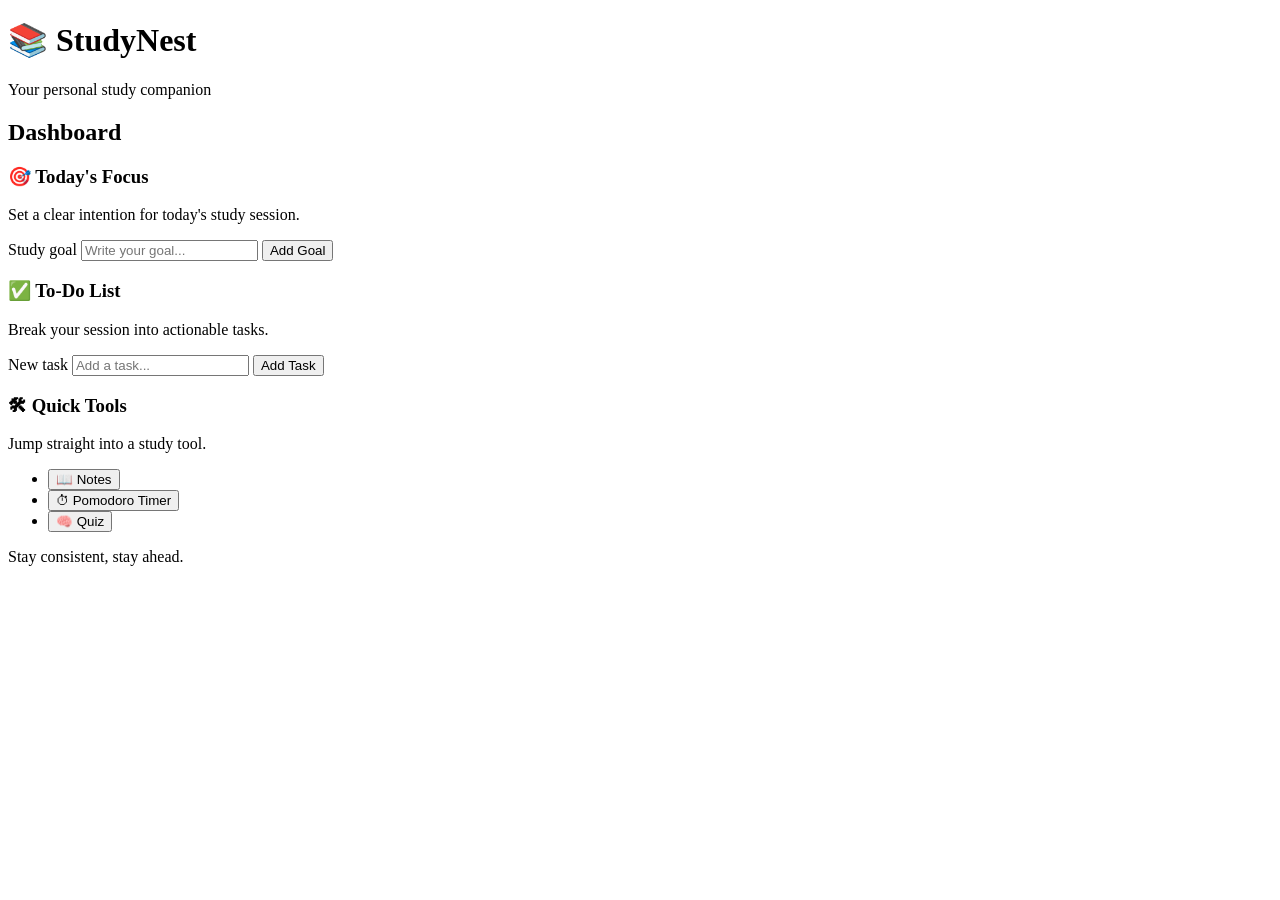
==== index.html @ 5c842e31 "Create index.html" ====
<!DOCTYPE html>
<html lang="en">
<head>
  <meta charset="UTF-8" />
  <meta name="viewport" content="width=device-width, initial-scale=1.0" />
  <meta name="description" content="StudyNest – your personal study companion for goals, tasks, and quick study tools." />
  <title>StudyNest</title>

  <!-- CSS link -->
  <link rel="stylesheet" href="style.css">
</head>
<html lang="en">
  <head>
    <meta charset="UTF-8" />
    <meta name="viewport" content="width=device-width, initial-scale=1.0" />
    <meta name="description" content="StudyNest – your personal study companion for goals, tasks, and quick study tools." />
    <title>StudyNest</title>
  </head>
  <body>

    <!-- ========== HEADER ========== -->
    <header>
      <h1>📚 StudyNest</h1>
      <p>Your personal study companion</p>
    </header>

    <!-- ========== MAIN DASHBOARD ========== -->
    <main>
      <h2>Dashboard</h2>

      <section aria-labelledby="focus-heading">
        <article>
          <header>
            <h3 id="focus-heading">🎯 Today's Focus</h3>
            <p>Set a clear intention for today's study session.</p>
          </header>

          <label for="goal-input">Study goal</label>
          <input
            type="text"
            id="goal-input"
            name="goal"
            placeholder="Write your goal..."
            autocomplete="off"
          />
          <button type="button">Add Goal</button>
        </article>
      </section>

      <section aria-labelledby="todo-heading">
        <article>
          <header>
            <h3 id="todo-heading">✅ To-Do List</h3>
            <p>Break your session into actionable tasks.</p>
          </header>

          <label for="task-input">New task</label>
          <input
            type="text"
            id="task-input"
            name="task"
            placeholder="Add a task..."
            autocomplete="off"
          />
          <button type="button">Add Task</button>

          <ul id="task-list" aria-label="Task list" aria-live="polite">
            <!-- Tasks will be added here -->
          </ul>
        </article>
      </section>

      <section aria-labelledby="tools-heading">
        <article>
          <header>
            <h3 id="tools-heading">🛠 Quick Tools</h3>
            <p>Jump straight into a study tool.</p>
          </header>

          <nav aria-label="Quick study tools">
            <ul>
              <li>
                <button type="button">📖 Notes</button>
              </li>
              <li>
                <button type="button">⏱ Pomodoro Timer</button>
              </li>
              <li>
                <button type="button">🧠 Quiz</button>
              </li>
            </ul>
          </nav>
        </article>
      </section>
    </main>

  <!-- ========== FOOTER ========== -->
  <footer>
  <p>Stay consistent, stay ahead.</p>
  </footer>

  <!-- JS LINK HERE -->
  <script src="script.js" defer></script>

  </body>
  </html>
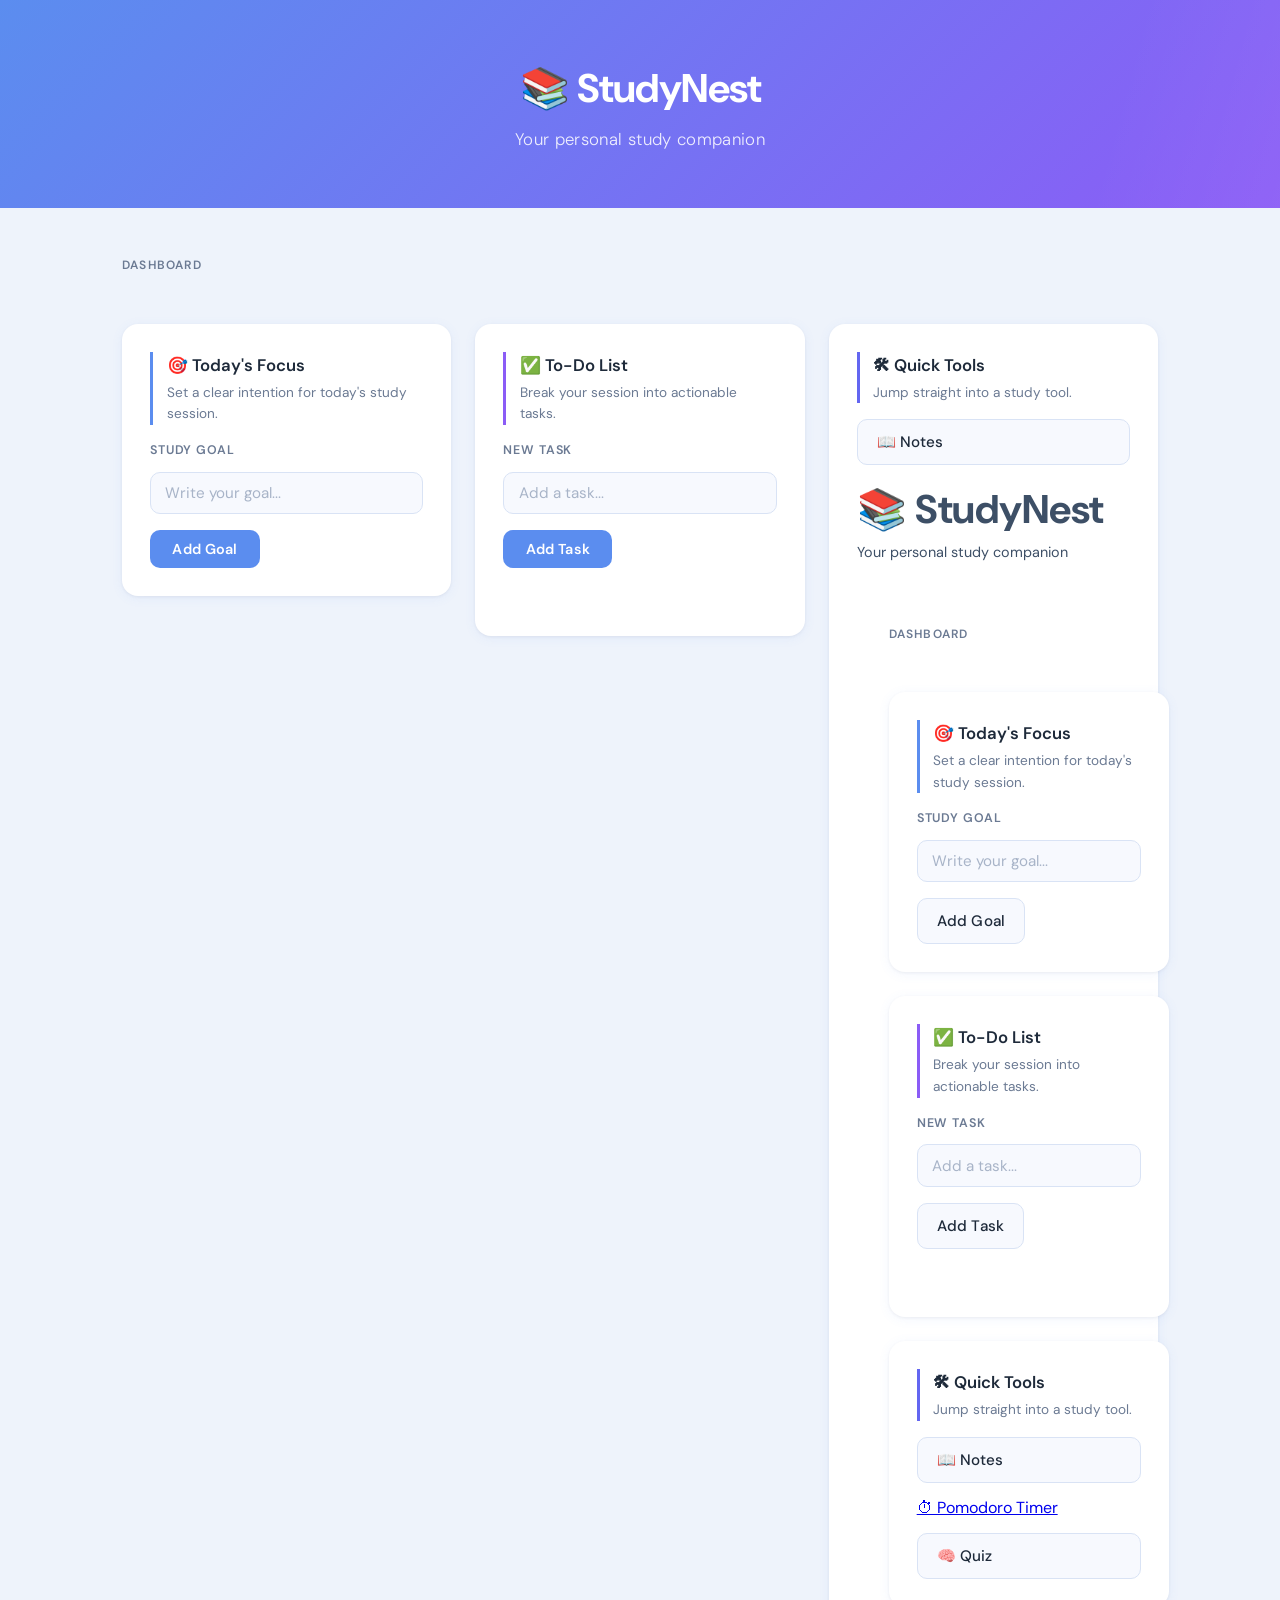
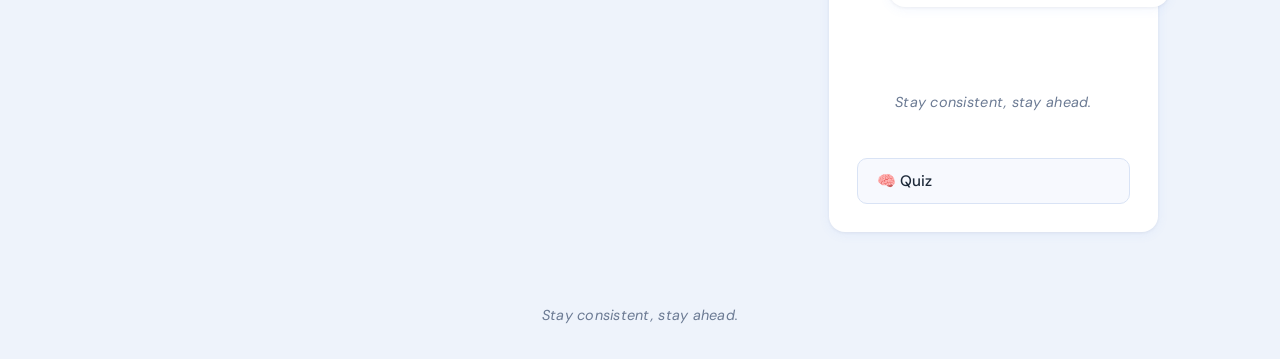
==== commit 993302f7: "Update index.html" ====
--- a/index.html
+++ b/index.html
@@ -82,9 +82,95 @@
               <li>
                 <button type="button">📖 Notes</button>
               </li>
-              <li>
-                <button type="button">⏱ Pomodoro Timer</button>
-              </li>
+              <!DOCTYPE html>
+<html lang="en">
+<head>
+  <meta charset="UTF-8" />
+  <meta name="viewport" content="width=device-width, initial-scale=1.0" />
+  <meta name="description" content="StudyNest – your personal study companion for goals, tasks, and quick study tools." />
+  <title>StudyNest</title>
+
+  <!-- CSS link -->
+  <link rel="stylesheet" href="style.css">
+</head>
+<html lang="en">
+  <head>
+    <meta charset="UTF-8" />
+    <meta name="viewport" content="width=device-width, initial-scale=1.0" />
+    <meta name="description" content="StudyNest – your personal study companion for goals, tasks, and quick study tools." />
+    <title>StudyNest</title>
+  </head>
+  <body>
+
+    <!-- ========== HEADER ========== -->
+    <header>
+      <h1>📚 StudyNest</h1>
+      <p>Your personal study companion</p>
+    </header>
+
+    <!-- ========== MAIN DASHBOARD ========== -->
+    <main>
+      <h2>Dashboard</h2>
+
+      <section aria-labelledby="focus-heading">
+        <article>
+          <header>
+            <h3 id="focus-heading">🎯 Today's Focus</h3>
+            <p>Set a clear intention for today's study session.</p>
+          </header>
+
+          <label for="goal-input">Study goal</label>
+          <input
+            type="text"
+            id="goal-input"
+            name="goal"
+            placeholder="Write your goal..."
+            autocomplete="off"
+          />
+          <button type="button">Add Goal</button>
+        </article>
+      </section>
+
+      <section aria-labelledby="todo-heading">
+        <article>
+          <header>
+            <h3 id="todo-heading">✅ To-Do List</h3>
+            <p>Break your session into actionable tasks.</p>
+          </header>
+
+          <label for="task-input">New task</label>
+          <input
+            type="text"
+            id="task-input"
+            name="task"
+            placeholder="Add a task..."
+            autocomplete="off"
+          />
+          <button type="button">Add Task</button>
+
+          <ul id="task-list" aria-label="Task list" aria-live="polite">
+            <!-- Tasks will be added here -->
+          </ul>
+        </article>
+      </section>
+
+      <section aria-labelledby="tools-heading">
+        <article>
+          <header>
+            <h3 id="tools-heading">🛠 Quick Tools</h3>
+            <p>Jump straight into a study tool.</p>
+          </header>
+
+          <nav aria-label="Quick study tools">
+            <ul>
+              <li>
+                <button type="button">📖 Notes</button>
+              </li>
+              <li>
+              
+                <a href="pomodoro.html">⏱ Pomodoro Timer</a>
+              </li>
+              
               <li>
                 <button type="button">🧠 Quiz</button>
               </li>
@@ -104,3 +190,24 @@
 
   </body>
   </html>
+                
+              
+              <li>
+                <button type="button">🧠 Quiz</button>
+              </li>
+            </ul>
+          </nav>
+        </article>
+      </section>
+    </main>
+
+  <!-- ========== FOOTER ========== -->
+  <footer>
+  <p>Stay consistent, stay ahead.</p>
+  </footer>
+
+  <!-- JS LINK HERE -->
+  <script src="script.js" defer></script>
+
+  </body>
+  </html>
--- a/style.css
+++ b/style.css
@@ -0,0 +1,327 @@
+/* ============================================================
+   StudyNest – Stylesheet
+   Font: DM Sans (Google Fonts)
+   ============================================================ */
+
+@import url('https://fonts.googleapis.com/css2?family=DM+Sans:ital,opsz,wght@0,9..40,300;0,9..40,400;0,9..40,500;0,9..40,600;0,9..40,700;1,9..40,400&display=swap');
+
+/* ── Design Tokens ─────────────────────────────────────────── */
+:root {
+  --bg:            #EEF3FB;
+  --card:          #FFFFFF;
+  --accent:        #5B8DEF;
+  --accent-violet: #8B5CF6;
+  --accent-indigo: #6366F1;
+
+  --text-dark:     #1E2A3A;
+  --text-body:     #3D4F66;
+  --text-muted:    #6B7A93;
+  --border:        #D9E3F5;
+
+  --shadow-card:   0 2px 12px rgba(91, 141, 239, 0.08),
+                   0 1px 3px  rgba(30,  42,  58, 0.06);
+  --shadow-hover:  0 8px 28px rgba(91, 141, 239, 0.16),
+                   0 2px 6px  rgba(30,  42,  58, 0.08);
+
+  --radius-card:   16px;
+  --radius-btn:    10px;
+  --radius-input:  10px;
+
+  --transition:    200ms ease;
+}
+
+/* ── Reset & Base ───────────────────────────────────────────── */
+*, *::before, *::after {
+  box-sizing: border-box;
+  margin: 0;
+  padding: 0;
+}
+
+html {
+  scroll-behavior: smooth;
+}
+
+body {
+  font-family: 'DM Sans', system-ui, sans-serif;
+  font-size: 1rem;
+  line-height: 1.6;
+  color: var(--text-body);
+  background-color: var(--bg);
+  min-height: 100vh;
+  display: flex;
+  flex-direction: column;
+}
+
+/* ── Typography scale ───────────────────────────────────────── */
+h1 { font-size: clamp(1.75rem, 5vw, 2.5rem); font-weight: 700; }
+h2 { font-size: clamp(1.1rem,  3vw, 1.3rem);  font-weight: 600; }
+h3 { font-size: 1.05rem;  font-weight: 600; }
+p  { font-size: 0.9rem; }
+
+/* ── Header ─────────────────────────────────────────────────── */
+body > header {
+  background: linear-gradient(135deg, var(--accent) 0%, var(--accent-violet) 100%);
+  color: #ffffff;
+  text-align: center;
+  padding: clamp(2rem, 6vw, 3.5rem) 1.5rem;
+  position: relative;
+  overflow: hidden;
+}
+
+/* Subtle shimmer sweep across header */
+body > header::after {
+  content: '';
+  position: absolute;
+  inset: 0;
+  background: linear-gradient(
+    105deg,
+    transparent 35%,
+    rgba(255,255,255,0.12) 50%,
+    transparent 65%
+  );
+  background-size: 250% 100%;
+  animation: shimmer 4s ease-in-out infinite;
+}
+
+@keyframes shimmer {
+  0%   { background-position: 200% center; }
+  100% { background-position: -200% center; }
+}
+
+@media (prefers-reduced-motion: reduce) {
+  body > header::after { display: none; }
+}
+
+body > header h1 {
+  color: #ffffff;
+  letter-spacing: -0.5px;
+  margin-bottom: 0.35rem;
+}
+
+body > header p {
+  font-size: clamp(0.9rem, 2.5vw, 1.05rem);
+  font-weight: 300;
+  color: rgba(255, 255, 255, 0.88);
+  letter-spacing: 0.02em;
+}
+
+/* ── Main / Dashboard ───────────────────────────────────────── */
+main {
+  flex: 1;
+  width: min(100%, 1100px);
+  margin: 0 auto;
+  padding: clamp(1.75rem, 5vw, 3rem) clamp(1rem, 4vw, 2rem);
+}
+
+main > h2 {
+  color: var(--text-muted);
+  text-transform: uppercase;
+  letter-spacing: 0.1em;
+  font-size: 0.75rem;
+  font-weight: 600;
+  margin-bottom: 1.5rem;
+}
+
+/* 3-column grid on wide screens, 1-column on mobile */
+main {
+  display: grid;
+  grid-template-columns: repeat(auto-fit, minmax(280px, 1fr));
+  gap: 1.5rem;
+  align-items: start;
+}
+
+/* h2 "Dashboard" spans all columns */
+main > h2 {
+  grid-column: 1 / -1;
+}
+
+/* ── Section & Article (cards) ──────────────────────────────── */
+main > section {
+  display: contents; /* let article be the grid item */
+}
+
+main > section > article {
+  background: var(--card);
+  border-radius: var(--radius-card);
+  box-shadow: var(--shadow-card);
+  padding: 1.75rem;
+  display: flex;
+  flex-direction: column;
+  gap: 1rem;
+  transition: box-shadow var(--transition), transform var(--transition);
+}
+
+main > section > article:hover {
+  box-shadow: var(--shadow-hover);
+  transform: translateY(-3px);
+}
+
+/* Card inner header – with coloured left accent bar */
+main > section > article > header {
+  padding-left: 0.85rem;
+  border-left: 3.5px solid var(--accent);
+}
+
+/* Per-card accent colours */
+main > section:nth-of-type(1) > article > header { border-left-color: var(--accent); }
+main > section:nth-of-type(2) > article > header { border-left-color: var(--accent-violet); }
+main > section:nth-of-type(3) > article > header { border-left-color: var(--accent-indigo); }
+
+main > section > article > header h3 {
+  color: var(--text-dark);
+  margin-bottom: 0.2rem;
+}
+
+main > section > article > header p {
+  color: var(--text-muted);
+  font-size: 0.85rem;
+}
+
+/* ── Labels ─────────────────────────────────────────────────── */
+label {
+  display: block;
+  font-size: 0.78rem;
+  font-weight: 600;
+  color: var(--text-muted);
+  text-transform: uppercase;
+  letter-spacing: 0.07em;
+  margin-bottom: -0.35rem; /* tight gap before input */
+}
+
+/* ── Inputs ─────────────────────────────────────────────────── */
+input[type="text"] {
+  display: block;
+  width: 100%;
+  padding: 0.65rem 0.9rem;
+  border: 1.5px solid var(--border);
+  border-radius: var(--radius-input);
+  font-family: inherit;
+  font-size: 0.95rem;
+  color: var(--text-dark);
+  background: #F7F9FE;
+  outline: none;
+  transition: border-color var(--transition), box-shadow var(--transition);
+}
+
+input[type="text"]::placeholder {
+  color: #A8B4C8;
+}
+
+input[type="text"]:focus {
+  border-color: var(--accent);
+  background: #ffffff;
+  box-shadow: 0 0 0 3.5px rgba(91, 141, 239, 0.18);
+}
+
+/* ── Buttons – primary (Add Goal / Add Task) ────────────────── */
+article > button[type="button"] {
+  align-self: flex-start;
+  padding: 0.6rem 1.4rem;
+  border: none;
+  border-radius: var(--radius-btn);
+  font-family: inherit;
+  font-size: 0.9rem;
+  font-weight: 600;
+  cursor: pointer;
+  background: var(--accent);
+  color: #ffffff;
+  letter-spacing: 0.01em;
+  transition: background var(--transition), transform var(--transition), box-shadow var(--transition);
+}
+
+article > button[type="button"]:hover {
+  background: #4178e0;
+  transform: scale(1.03);
+  box-shadow: 0 4px 14px rgba(91, 141, 239, 0.35);
+}
+
+article > button[type="button"]:active {
+  transform: scale(0.98);
+}
+
+/* ── To-Do list ─────────────────────────────────────────────── */
+ul#task-list {
+  list-style: none;
+  display: flex;
+  flex-direction: column;
+  gap: 0.5rem;
+  min-height: 1.5rem; /* breathing room even when empty */
+}
+
+/* Future task items inherit this look */
+ul#task-list li {
+  padding: 0.55rem 0.75rem;
+  background: var(--bg);
+  border-radius: 8px;
+  font-size: 0.9rem;
+  color: var(--text-body);
+  border: 1px solid var(--border);
+}
+
+/* ── Quick Tools nav ────────────────────────────────────────── */
+nav[aria-label="Quick study tools"] ul {
+  list-style: none;
+  display: flex;
+  flex-direction: column;
+  gap: 0.75rem;
+}
+
+nav[aria-label="Quick study tools"] li {
+  display: flex;
+}
+
+nav[aria-label="Quick study tools"] button[type="button"] {
+  flex: 1;
+  padding: 0.75rem 1.2rem;
+  border: 1.5px solid var(--border);
+  border-radius: var(--radius-btn);
+  background: #F7F9FE;
+  font-family: inherit;
+  font-size: 0.95rem;
+  font-weight: 500;
+  color: var(--text-dark);
+  cursor: pointer;
+  text-align: left;
+  transition: background var(--transition), border-color var(--transition),
+              color var(--transition), transform var(--transition), box-shadow var(--transition);
+}
+
+nav[aria-label="Quick study tools"] button[type="button"]:hover {
+  background: var(--accent);
+  border-color: var(--accent);
+  color: #ffffff;
+  transform: translateX(4px);
+  box-shadow: 0 4px 14px rgba(91, 141, 239, 0.25);
+}
+
+nav[aria-label="Quick study tools"] button[type="button"]:active {
+  transform: translateX(2px) scale(0.98);
+}
+
+/* ── Footer ─────────────────────────────────────────────────── */
+footer {
+  text-align: center;
+  padding: 1.5rem 1rem 2rem;
+  color: var(--text-muted);
+  font-size: 0.85rem;
+  font-style: italic;
+  letter-spacing: 0.02em;
+}
+
+/* ── Focus ring accessibility ───────────────────────────────── */
+:focus-visible {
+  outline: 2.5px solid var(--accent);
+  outline-offset: 3px;
+}
+
+/* ── Responsive refinements ─────────────────────────────────── */
+@media (max-width: 640px) {
+  main > section > article {
+    padding: 1.4rem;
+  }
+
+  article > button[type="button"] {
+    width: 100%;
+    text-align: center;
+  }
+}
--- a/style.css
+++ b/style.css
@@ -0,0 +1,327 @@
+/* ============================================================
+   StudyNest – Stylesheet
+   Font: DM Sans (Google Fonts)
+   ============================================================ */
+
+@import url('https://fonts.googleapis.com/css2?family=DM+Sans:ital,opsz,wght@0,9..40,300;0,9..40,400;0,9..40,500;0,9..40,600;0,9..40,700;1,9..40,400&display=swap');
+
+/* ── Design Tokens ─────────────────────────────────────────── */
+:root {
+  --bg:            #EEF3FB;
+  --card:          #FFFFFF;
+  --accent:        #5B8DEF;
+  --accent-violet: #8B5CF6;
+  --accent-indigo: #6366F1;
+
+  --text-dark:     #1E2A3A;
+  --text-body:     #3D4F66;
+  --text-muted:    #6B7A93;
+  --border:        #D9E3F5;
+
+  --shadow-card:   0 2px 12px rgba(91, 141, 239, 0.08),
+                   0 1px 3px  rgba(30,  42,  58, 0.06);
+  --shadow-hover:  0 8px 28px rgba(91, 141, 239, 0.16),
+                   0 2px 6px  rgba(30,  42,  58, 0.08);
+
+  --radius-card:   16px;
+  --radius-btn:    10px;
+  --radius-input:  10px;
+
+  --transition:    200ms ease;
+}
+
+/* ── Reset & Base ───────────────────────────────────────────── */
+*, *::before, *::after {
+  box-sizing: border-box;
+  margin: 0;
+  padding: 0;
+}
+
+html {
+  scroll-behavior: smooth;
+}
+
+body {
+  font-family: 'DM Sans', system-ui, sans-serif;
+  font-size: 1rem;
+  line-height: 1.6;
+  color: var(--text-body);
+  background-color: var(--bg);
+  min-height: 100vh;
+  display: flex;
+  flex-direction: column;
+}
+
+/* ── Typography scale ───────────────────────────────────────── */
+h1 { font-size: clamp(1.75rem, 5vw, 2.5rem); font-weight: 700; }
+h2 { font-size: clamp(1.1rem,  3vw, 1.3rem);  font-weight: 600; }
+h3 { font-size: 1.05rem;  font-weight: 600; }
+p  { font-size: 0.9rem; }
+
+/* ── Header ─────────────────────────────────────────────────── */
+body > header {
+  background: linear-gradient(135deg, var(--accent) 0%, var(--accent-violet) 100%);
+  color: #ffffff;
+  text-align: center;
+  padding: clamp(2rem, 6vw, 3.5rem) 1.5rem;
+  position: relative;
+  overflow: hidden;
+}
+
+/* Subtle shimmer sweep across header */
+body > header::after {
+  content: '';
+  position: absolute;
+  inset: 0;
+  background: linear-gradient(
+    105deg,
+    transparent 35%,
+    rgba(255,255,255,0.12) 50%,
+    transparent 65%
+  );
+  background-size: 250% 100%;
+  animation: shimmer 4s ease-in-out infinite;
+}
+
+@keyframes shimmer {
+  0%   { background-position: 200% center; }
+  100% { background-position: -200% center; }
+}
+
+@media (prefers-reduced-motion: reduce) {
+  body > header::after { display: none; }
+}
+
+body > header h1 {
+  color: #ffffff;
+  letter-spacing: -0.5px;
+  margin-bottom: 0.35rem;
+}
+
+body > header p {
+  font-size: clamp(0.9rem, 2.5vw, 1.05rem);
+  font-weight: 300;
+  color: rgba(255, 255, 255, 0.88);
+  letter-spacing: 0.02em;
+}
+
+/* ── Main / Dashboard ───────────────────────────────────────── */
+main {
+  flex: 1;
+  width: min(100%, 1100px);
+  margin: 0 auto;
+  padding: clamp(1.75rem, 5vw, 3rem) clamp(1rem, 4vw, 2rem);
+}
+
+main > h2 {
+  color: var(--text-muted);
+  text-transform: uppercase;
+  letter-spacing: 0.1em;
+  font-size: 0.75rem;
+  font-weight: 600;
+  margin-bottom: 1.5rem;
+}
+
+/* 3-column grid on wide screens, 1-column on mobile */
+main {
+  display: grid;
+  grid-template-columns: repeat(auto-fit, minmax(280px, 1fr));
+  gap: 1.5rem;
+  align-items: start;
+}
+
+/* h2 "Dashboard" spans all columns */
+main > h2 {
+  grid-column: 1 / -1;
+}
+
+/* ── Section & Article (cards) ──────────────────────────────── */
+main > section {
+  display: contents; /* let article be the grid item */
+}
+
+main > section > article {
+  background: var(--card);
+  border-radius: var(--radius-card);
+  box-shadow: var(--shadow-card);
+  padding: 1.75rem;
+  display: flex;
+  flex-direction: column;
+  gap: 1rem;
+  transition: box-shadow var(--transition), transform var(--transition);
+}
+
+main > section > article:hover {
+  box-shadow: var(--shadow-hover);
+  transform: translateY(-3px);
+}
+
+/* Card inner header – with coloured left accent bar */
+main > section > article > header {
+  padding-left: 0.85rem;
+  border-left: 3.5px solid var(--accent);
+}
+
+/* Per-card accent colours */
+main > section:nth-of-type(1) > article > header { border-left-color: var(--accent); }
+main > section:nth-of-type(2) > article > header { border-left-color: var(--accent-violet); }
+main > section:nth-of-type(3) > article > header { border-left-color: var(--accent-indigo); }
+
+main > section > article > header h3 {
+  color: var(--text-dark);
+  margin-bottom: 0.2rem;
+}
+
+main > section > article > header p {
+  color: var(--text-muted);
+  font-size: 0.85rem;
+}
+
+/* ── Labels ─────────────────────────────────────────────────── */
+label {
+  display: block;
+  font-size: 0.78rem;
+  font-weight: 600;
+  color: var(--text-muted);
+  text-transform: uppercase;
+  letter-spacing: 0.07em;
+  margin-bottom: -0.35rem; /* tight gap before input */
+}
+
+/* ── Inputs ─────────────────────────────────────────────────── */
+input[type="text"] {
+  display: block;
+  width: 100%;
+  padding: 0.65rem 0.9rem;
+  border: 1.5px solid var(--border);
+  border-radius: var(--radius-input);
+  font-family: inherit;
+  font-size: 0.95rem;
+  color: var(--text-dark);
+  background: #F7F9FE;
+  outline: none;
+  transition: border-color var(--transition), box-shadow var(--transition);
+}
+
+input[type="text"]::placeholder {
+  color: #A8B4C8;
+}
+
+input[type="text"]:focus {
+  border-color: var(--accent);
+  background: #ffffff;
+  box-shadow: 0 0 0 3.5px rgba(91, 141, 239, 0.18);
+}
+
+/* ── Buttons – primary (Add Goal / Add Task) ────────────────── */
+article > button[type="button"] {
+  align-self: flex-start;
+  padding: 0.6rem 1.4rem;
+  border: none;
+  border-radius: var(--radius-btn);
+  font-family: inherit;
+  font-size: 0.9rem;
+  font-weight: 600;
+  cursor: pointer;
+  background: var(--accent);
+  color: #ffffff;
+  letter-spacing: 0.01em;
+  transition: background var(--transition), transform var(--transition), box-shadow var(--transition);
+}
+
+article > button[type="button"]:hover {
+  background: #4178e0;
+  transform: scale(1.03);
+  box-shadow: 0 4px 14px rgba(91, 141, 239, 0.35);
+}
+
+article > button[type="button"]:active {
+  transform: scale(0.98);
+}
+
+/* ── To-Do list ─────────────────────────────────────────────── */
+ul#task-list {
+  list-style: none;
+  display: flex;
+  flex-direction: column;
+  gap: 0.5rem;
+  min-height: 1.5rem; /* breathing room even when empty */
+}
+
+/* Future task items inherit this look */
+ul#task-list li {
+  padding: 0.55rem 0.75rem;
+  background: var(--bg);
+  border-radius: 8px;
+  font-size: 0.9rem;
+  color: var(--text-body);
+  border: 1px solid var(--border);
+}
+
+/* ── Quick Tools nav ────────────────────────────────────────── */
+nav[aria-label="Quick study tools"] ul {
+  list-style: none;
+  display: flex;
+  flex-direction: column;
+  gap: 0.75rem;
+}
+
+nav[aria-label="Quick study tools"] li {
+  display: flex;
+}
+
+nav[aria-label="Quick study tools"] button[type="button"] {
+  flex: 1;
+  padding: 0.75rem 1.2rem;
+  border: 1.5px solid var(--border);
+  border-radius: var(--radius-btn);
+  background: #F7F9FE;
+  font-family: inherit;
+  font-size: 0.95rem;
+  font-weight: 500;
+  color: var(--text-dark);
+  cursor: pointer;
+  text-align: left;
+  transition: background var(--transition), border-color var(--transition),
+              color var(--transition), transform var(--transition), box-shadow var(--transition);
+}
+
+nav[aria-label="Quick study tools"] button[type="button"]:hover {
+  background: var(--accent);
+  border-color: var(--accent);
+  color: #ffffff;
+  transform: translateX(4px);
+  box-shadow: 0 4px 14px rgba(91, 141, 239, 0.25);
+}
+
+nav[aria-label="Quick study tools"] button[type="button"]:active {
+  transform: translateX(2px) scale(0.98);
+}
+
+/* ── Footer ─────────────────────────────────────────────────── */
+footer {
+  text-align: center;
+  padding: 1.5rem 1rem 2rem;
+  color: var(--text-muted);
+  font-size: 0.85rem;
+  font-style: italic;
+  letter-spacing: 0.02em;
+}
+
+/* ── Focus ring accessibility ───────────────────────────────── */
+:focus-visible {
+  outline: 2.5px solid var(--accent);
+  outline-offset: 3px;
+}
+
+/* ── Responsive refinements ─────────────────────────────────── */
+@media (max-width: 640px) {
+  main > section > article {
+    padding: 1.4rem;
+  }
+
+  article > button[type="button"] {
+    width: 100%;
+    text-align: center;
+  }
+}
